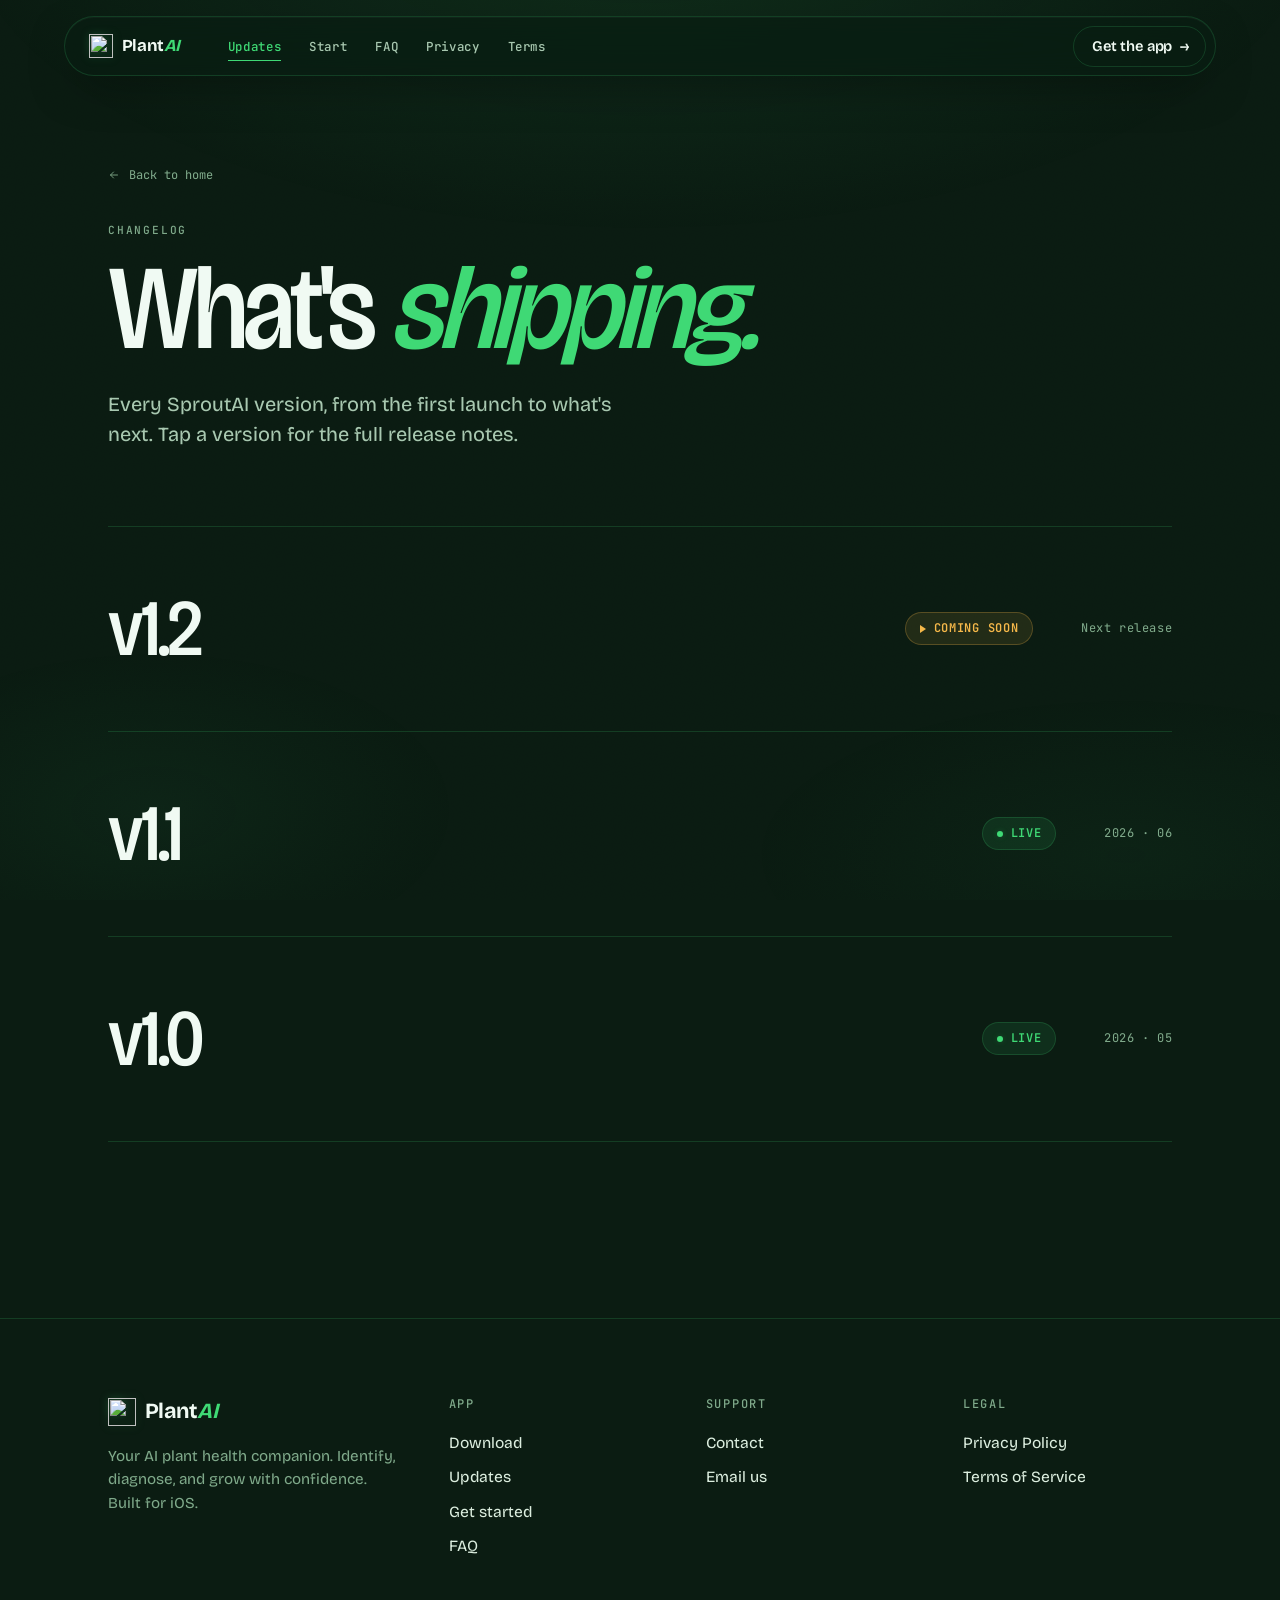
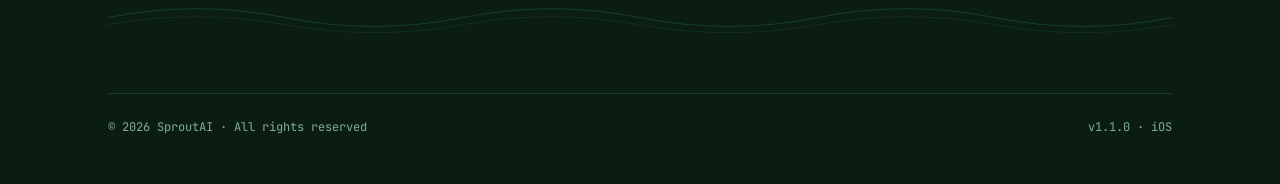
==== updates/index.html @ 6b4fe81a "Rename PlantAI to SproutAI across website" ====
<!doctype html>
<html lang="en">
<head>
  <meta charset="utf-8" />
  <meta name="viewport" content="width=device-width, initial-scale=1, viewport-fit=cover" />
  <meta name="theme-color" content="#0B1C12" />
  <title>Updates · SproutAI</title>
  <meta name="description" content="The SproutAI changelog. Every version, every release, every feature on the way." />

  <link rel="icon" type="image/png" href="../assets/logo.png" />
  <link rel="apple-touch-icon" href="../assets/logo.png" />

  <link rel="preconnect" href="https://fonts.googleapis.com" />
  <link rel="preconnect" href="https://fonts.gstatic.com" crossorigin />
  <link href="https://fonts.googleapis.com/css2?family=Bricolage+Grotesque:opsz,wdth,wght@12..96,75..100,400..800&family=JetBrains+Mono:wght@400;500;600;700&display=swap" rel="stylesheet" />
  <link rel="stylesheet" href="../assets/styles.css" />
</head>
<body>

  <a class="skip" href="#main">Skip to content</a>

  <div id="confirm-banner" role="status" aria-live="polite">
    <span class="b-inner">
      <svg class="check" viewBox="0 0 24 24" fill="none" aria-hidden="true">
        <path d="M5 12.5l4.5 4.5L19 7" stroke="currentColor" stroke-width="2.4" stroke-linecap="round" stroke-linejoin="round"/>
      </svg>
      Email confirmed. Welcome to SproutAI. You can return to the app and sign in.
    </span>
  </div>

  <div class="nav-wrap">
    <nav class="nav" aria-label="Primary">
      <a class="nav-brand" href="../" aria-label="SproutAI home">
        <img class="mark" src="../assets/logo.png" alt="" width="22" height="22" decoding="async" />
        <span>Plant<em>AI</em></span>
      </a>
      <ul class="nav-links">
        <li><a href="./" aria-current="page">Updates</a></li>
        <li><a href="../#getting-started">Start</a></li>
        <li><a href="../#faq">FAQ</a></li>
        <li><a href="../privacy.html">Privacy</a></li>
        <li><a href="../terms.html">Terms</a></li>
      </ul>
      <a class="nav-cta" href="https://apps.apple.com/app/id6771919979" target="_blank" rel="noopener">
        Get the app
        <span class="arrow" aria-hidden="true">→</span>
      </a>
      <button class="nav-toggle" type="button" aria-controls="nav-overlay" aria-expanded="false" aria-label="Open menu">
        <svg class="icon-open" viewBox="0 0 24 24" fill="none" aria-hidden="true"><path d="M4 7h16M4 17h16" stroke="currentColor" stroke-width="1.8" stroke-linecap="round"/></svg>
        <svg class="icon-close" viewBox="0 0 24 24" fill="none" aria-hidden="true"><path d="M6 6l12 12M18 6L6 18" stroke="currentColor" stroke-width="1.8" stroke-linecap="round"/></svg>
      </button>
    </nav>
  </div>

  <div id="nav-overlay" class="nav-overlay" role="dialog" aria-modal="true" aria-label="Menu">
    <ul>
      <li><a href="./" aria-current="page">Updates</a></li>
      <li><a href="../#getting-started">Get started</a></li>
      <li><a href="../#faq">FAQ</a></li>
      <li><a href="../#contact">Contact</a></li>
      <li><a href="../privacy.html">Privacy</a></li>
      <li><a href="../terms.html">Terms</a></li>
    </ul>
    <span class="meta">official.plantai@gmail.com</span>
  </div>

  <main id="main">

    <section class="detail-hero">
      <div class="container">

        <a class="back" href="../">
          <svg viewBox="0 0 24 24" fill="none" aria-hidden="true"><path d="M19 12H5M11 6l-6 6 6 6" stroke="currentColor" stroke-width="1.8" stroke-linecap="round" stroke-linejoin="round"/></svg>
          Back to home
        </a>

        <div class="hero-stage">
          <span class="kicker">Changelog</span>
          <h1 class="mega" style="margin-top:0.6rem">
            What's <em>shipping.</em>
          </h1>
          <p class="hero-tagline" style="max-width: 42ch">
            Every SproutAI version, from the first launch to what's next. Tap a version for the full release notes.
          </p>
        </div>

      </div>
    </section>

    <section style="padding-top: 0;">
      <div class="container">
        <ol class="updates-list reveal" style="list-style: none;">

          <li>
            <a class="update-tile" href="v1-2.html" aria-label="v1.2 — Coming soon">
              <span class="ver">v1.2</span>
              <span class="pill pill--next">Coming soon</span>
              <span class="date">Next release</span>
            </a>
          </li>

          <li>
            <a class="update-tile" href="v1-1.html" aria-label="v1.1 — Live, June 2026">
              <span class="ver">v1.1</span>
              <span class="pill pill--live">Live</span>
              <span class="date">2026 · 06</span>
            </a>
          </li>

          <li>
            <a class="update-tile" href="v1-0.html" aria-label="v1.0 — Live, May 2026">
              <span class="ver">v1.0</span>
              <span class="pill pill--live">Live</span>
              <span class="date">2026 · 05</span>
            </a>
          </li>

        </ol>
      </div>
    </section>

  </main>

  <footer>
    <div class="container">
      <div class="footer-inner">
        <div class="footer-brand">
          <a class="nav-brand" href="../" aria-label="SproutAI home">
            <img class="mark" src="../assets/logo.png" alt="" width="22" height="22" decoding="async" />
            <span>Plant<em>AI</em></span>
          </a>
          <p>Your AI plant health companion. Identify, diagnose, and grow with confidence. Built for iOS.</p>
        </div>
        <div class="footer-col">
          <h5>App</h5>
          <ul>
            <li><a href="https://apps.apple.com/app/id6771919979" target="_blank" rel="noopener">Download</a></li>
            <li><a href="./">Updates</a></li>
            <li><a href="../#getting-started">Get started</a></li>
            <li><a href="../#faq">FAQ</a></li>
          </ul>
        </div>
        <div class="footer-col">
          <h5>Support</h5>
          <ul>
            <li><a href="../#contact">Contact</a></li>
            <li><a href="mailto:official.plantai@gmail.com">Email us</a></li>
          </ul>
        </div>
        <div class="footer-col">
          <h5>Legal</h5>
          <ul>
            <li><a href="../privacy.html">Privacy Policy</a></li>
            <li><a href="../terms.html">Terms of Service</a></li>
          </ul>
        </div>
      </div>
      <svg class="footer-deco" viewBox="0 0 1200 60" fill="none" aria-hidden="true" preserveAspectRatio="none">
        <path d="M0 30 Q 100 10 200 30 T 400 30 T 600 30 T 800 30 T 1000 30 T 1200 30" stroke="currentColor" stroke-width="1" opacity="0.55"/>
        <path d="M0 38 Q 100 20 200 38 T 400 38 T 600 38 T 800 38 T 1000 38 T 1200 38" stroke="currentColor" stroke-width="1" opacity="0.3"/>
      </svg>
      <div class="footer-bottom">
        <span>© 2026 SproutAI · All rights reserved</span>
        <span>v1.1.0 · iOS</span>
      </div>
    </div>
  </footer>

  <script src="../assets/site.js" defer></script>
</body>
</html>
---- assets/styles.css ----
/* ============================================================
   SproutAI — design system
   Scientific botanical archive × modern AI lab
   ============================================================ */

/* ── RESET ─────────────────────────────────────────────────── */
*, *::before, *::after { box-sizing: border-box; margin: 0; padding: 0; }
html {
  -webkit-text-size-adjust: 100%;
  color-scheme: dark;
}
img, svg, video { display: block; max-width: 100%; }
input, button, textarea, select { font: inherit; color: inherit; }
button { background: none; border: 0; cursor: pointer; }
a { color: inherit; text-decoration: none; }
::selection { background: var(--leaf); color: var(--bg); }

/* Intentional tap-highlight and touch optimisation */
* { -webkit-tap-highlight-color: rgba(63, 217, 117, 0.18); }
a, button, summary, [role="button"], details > summary { touch-action: manipulation; }

/* Skip link — keyboard-only access to main content */
.skip {
  position: absolute;
  top: 0; left: 0;
  background: var(--leaf);
  color: var(--bg);
  font-family: var(--font-mono);
  font-size: 0.8rem;
  font-weight: 700;
  letter-spacing: 0.04em;
  padding: 0.7rem 1.1rem;
  border-radius: 0 0 var(--r-sm) 0;
  transform: translateY(-110%);
  transition: transform var(--dur) var(--ease-out);
  z-index: 999;
}
.skip:focus { transform: translateY(0); }

/* ── TOKENS ────────────────────────────────────────────────── */
:root {
  /* Surface ramp — drenched dark forest */
  --void:    #050B07;
  --bg:      #0B1C12;
  --bg-1:    #102619;
  --bg-2:    #15301F;
  --bg-3:    #1B3D28;

  /* Ink ramp — verified contrast on --bg */
  --ink-100: #F0FAF3;   /* highest contrast, large display */
  --ink-200: #DCEEDF;   /* body — 13:1 */
  --ink-300: #A8C8B0;   /* muted body — 7:1, still AA */
  --ink-400: #7FA98A;   /* secondary, kickers */
  --ink-500: #4D7659;   /* hairline labels only */

  /* Accent — brand green */
  --leaf:        #3FD975;
  --leaf-bright: #67F39A;
  --leaf-dim:    #2BA855;
  --leaf-glow:   rgba(63, 217, 117, 0.20);
  --leaf-dim-bg: rgba(63, 217, 117, 0.10);
  --leaf-line:   rgba(63, 217, 117, 0.18);

  /* Semantic */
  --amber:    #F5B84A;
  --amber-bg: rgba(245, 184, 74, 0.10);

  /* Type — Bricolage Grotesque (display + body) + JetBrains Mono (utility) */
  --font-display: 'Bricolage Grotesque', system-ui, -apple-system, 'Segoe UI', sans-serif;
  --font-mono:    'JetBrains Mono', ui-monospace, 'SF Mono', Menlo, monospace;

  /* Type scale (clamp for fluid) */
  --fs-mega:    clamp(3.4rem, 11vw, 7.5rem);
  --fs-h1:      clamp(2.4rem, 6.5vw, 4.5rem);
  --fs-h2:      clamp(1.9rem, 4vw, 2.8rem);
  --fs-h3:      clamp(1.25rem, 2vw, 1.5rem);
  --fs-h4:      1.05rem;
  --fs-body:    1.0625rem;     /* 17px */
  --fs-small:   0.9375rem;     /* 15px */
  --fs-meta:    0.75rem;       /* 12px mono labels */
  --fs-kicker:  0.7rem;

  /* Layout */
  --container:  72rem;
  --container-narrow: 44rem;
  --gutter:     clamp(1.25rem, 4vw, 2.75rem);

  /* Radii */
  --r-sm: 8px;
  --r:    14px;
  --r-lg: 22px;

  /* Motion */
  --ease-out: cubic-bezier(0.22, 1, 0.36, 1);
  --ease:     cubic-bezier(0.4, 0, 0.2, 1);
  --dur:      280ms;
  --dur-slow: 600ms;

  /* z-index scale */
  --z-base:    1;
  --z-nav:     50;
  --z-overlay: 80;
  --z-menu:    90;
  --z-banner:  100;
}

/* ── BASE ──────────────────────────────────────────────────── */
html { scroll-behavior: smooth; }
body {
  background-color: var(--bg);
  color: var(--ink-200);
  font-family: var(--font-display);
  font-size: var(--fs-body);
  font-weight: 420;
  line-height: 1.55;
  font-optical-sizing: auto;
  font-variation-settings: 'wdth' 100;
  -webkit-font-smoothing: antialiased;
  -moz-osx-font-smoothing: grayscale;
  min-height: 100vh;
  position: relative;
  overflow-x: hidden;
}

/* Atmospheric background — radial gradients */
body::before {
  content: '';
  position: fixed;
  inset: 0;
  background:
    radial-gradient(ellipse 90% 60% at 50% -10%, rgba(63, 217, 117, 0.10), transparent 60%),
    radial-gradient(ellipse 40% 30% at 12% 90%, rgba(63, 217, 117, 0.05), transparent 60%),
    radial-gradient(ellipse 50% 30% at 88% 95%, rgba(63, 217, 117, 0.04), transparent 60%);
  pointer-events: none;
  z-index: 0;
}
/* Noise grain texture */
body::after {
  content: '';
  position: fixed;
  inset: 0;
  background-image: url("data:image/svg+xml;utf8,<svg xmlns='http://www.w3.org/2000/svg' width='240' height='240'><filter id='n'><feTurbulence type='fractalNoise' baseFrequency='0.9' numOctaves='2' stitchTiles='stitch'/><feColorMatrix values='0 0 0 0 0  0 0 0 0 0  0 0 0 0 0  0 0 0 0.55 0'/></filter><rect width='240' height='240' filter='url(%23n)'/></svg>");
  opacity: 0.10;
  mix-blend-mode: overlay;
  pointer-events: none;
  z-index: 0;
}

main, footer, nav { position: relative; z-index: var(--z-base); }

/* ── TYPOGRAPHY ────────────────────────────────────────────── */
h1, h2, h3, h4 {
  font-family: var(--font-display);
  color: var(--ink-100);
  text-wrap: balance;
}
.mono, .meta, .kicker { font-family: var(--font-mono); }

.mega {
  font-size: var(--fs-mega);
  font-weight: 500;
  line-height: 0.94;
  letter-spacing: -0.04em;
  font-variation-settings: 'wdth' 88;
}
.mega em {
  font-style: italic;
  font-weight: 500;
  color: var(--leaf);
  font-variation-settings: 'wdth' 92;
}

h1.headline {
  font-size: var(--fs-h1);
  font-weight: 500;
  line-height: 1.0;
  letter-spacing: -0.035em;
  font-variation-settings: 'wdth' 90;
}
h1.headline em {
  font-style: italic;
  font-weight: 500;
  color: var(--leaf);
}

h2 {
  font-size: var(--fs-h2);
  font-weight: 500;
  line-height: 1.08;
  letter-spacing: -0.03em;
  font-variation-settings: 'wdth' 92;
}
h2 em {
  font-style: italic;
  color: var(--leaf);
  font-weight: 500;
}
h3 {
  font-size: var(--fs-h3);
  font-weight: 600;
  line-height: 1.25;
  letter-spacing: -0.012em;
}
h4 {
  font-size: var(--fs-h4);
  font-weight: 700;
  letter-spacing: -0.01em;
}

p { text-wrap: pretty; }
p + p { margin-top: 1em; }

/* Mono utility labels */
.kicker {
  font-size: var(--fs-kicker);
  font-weight: 500;
  letter-spacing: 0.16em;
  text-transform: uppercase;
  color: var(--ink-400);
}
.meta {
  font-size: var(--fs-meta);
  font-weight: 500;
  letter-spacing: 0.04em;
  color: var(--ink-400);
}
.meta-link {
  color: var(--leaf);
  border-bottom: 1px solid var(--leaf-line);
  transition: border-color var(--dur) var(--ease);
}
.meta-link:hover { border-bottom-color: var(--leaf); }

/* ── LAYOUT PRIMITIVES ─────────────────────────────────────── */
.container {
  width: 100%;
  max-width: var(--container);
  margin: 0 auto;
  padding-left: var(--gutter);
  padding-right: var(--gutter);
}
.container-narrow {
  width: 100%;
  max-width: var(--container-narrow);
  margin: 0 auto;
  padding-left: var(--gutter);
  padding-right: var(--gutter);
}

section { padding: clamp(4rem, 9vw, 7rem) 0; }

/* Hairline divider with subtle gradient */
.rule {
  height: 1px;
  background: linear-gradient(90deg, transparent, var(--leaf-line) 20%, var(--leaf-line) 80%, transparent);
  margin: 0;
  border: 0;
}

/* Section heading block */
.s-head {
  display: grid;
  grid-template-columns: 1fr;
  gap: 1rem;
  margin-bottom: clamp(2rem, 4vw, 3.5rem);
}
.s-head .kicker {
  display: inline-flex;
  align-items: center;
  gap: 0.6rem;
}
.s-head .kicker::before {
  content: '';
  width: 28px; height: 1px;
  background: var(--leaf);
  display: inline-block;
}
.s-head .lead {
  color: var(--ink-300);
  max-width: 38ch;
  font-size: 1.05rem;
}

@media (min-width: 800px) {
  .s-head--split {
    grid-template-columns: 1fr 1fr;
    align-items: end;
    gap: 3rem;
  }
}

/* ── NAV ───────────────────────────────────────────────────── */
.nav-wrap {
  position: sticky;
  top: max(1rem, env(safe-area-inset-top, 1rem));
  z-index: var(--z-nav);
  padding: 0 var(--gutter);
  pointer-events: none;
}
nav.nav {
  pointer-events: auto;
  max-width: var(--container);
  margin: 0 auto;
  background: rgba(11, 28, 18, 0.72);
  backdrop-filter: blur(18px) saturate(140%);
  -webkit-backdrop-filter: blur(18px) saturate(140%);
  border: 1px solid var(--leaf-line);
  border-radius: 100px;
  padding: 0.55rem 0.55rem 0.55rem 1.5rem;
  display: flex;
  align-items: center;
  justify-content: space-between;
  gap: 1.5rem;
  box-shadow:
    0 1px 0 rgba(255, 255, 255, 0.03) inset,
    0 16px 48px -16px rgba(0, 0, 0, 0.5);
}
.nav-brand {
  display: inline-flex;
  align-items: center;
  gap: 0.55rem;
  font-family: var(--font-display);
  font-size: 1.05rem;
  font-weight: 700;
  letter-spacing: -0.025em;
  color: var(--ink-100);
}
.nav-brand .mark {
  width: 24px;
  height: 24px;
  flex-shrink: 0;
  object-fit: contain;
  /* Subtle glow so the PNG sits well on the dark surface */
  filter: drop-shadow(0 0 4px rgba(63, 217, 117, 0.25));
}
.footer-brand .nav-brand .mark {
  width: 28px;
  height: 28px;
}
.nav-brand em {
  color: var(--leaf);
  font-style: italic;
}
.nav-links {
  display: none;
  list-style: none;
  gap: 1.75rem;
  margin: 0 auto 0 1.5rem;
}
.nav-links a {
  font-family: var(--font-mono);
  font-size: 0.78rem;
  font-weight: 500;
  letter-spacing: 0.05em;
  color: var(--ink-300);
  position: relative;
  padding: 0.25rem 0;
  transition: color var(--dur) var(--ease);
}
.nav-links a:hover, .nav-links a[aria-current="page"] { color: var(--leaf); }
.nav-links a[aria-current="page"]::after {
  content: '';
  position: absolute;
  left: 0; right: 0; bottom: -2px;
  height: 1px;
  background: var(--leaf);
}
/* Nav CTA — text-only "Get the app →" pill (cleaner than icon+text combo) */
.nav-cta {
  display: inline-flex;
  align-items: center;
  gap: 0.45rem;
  background: transparent;
  color: var(--ink-100);
  font-family: var(--font-display);
  font-size: 0.92rem;
  font-weight: 600;
  letter-spacing: -0.01em;
  padding: 0.5rem 1.05rem 0.5rem 1.15rem;
  border-radius: 100px;
  border: 1px solid var(--leaf-line);
  transition: background var(--dur) var(--ease), color var(--dur) var(--ease),
              border-color var(--dur) var(--ease), gap var(--dur) var(--ease);
  white-space: nowrap;
}
.nav-cta .arrow {
  display: inline-block;
  transition: transform var(--dur) var(--ease-out);
}
.nav-cta:hover {
  background: var(--leaf);
  color: var(--bg);
  border-color: var(--leaf);
  gap: 0.65rem;
}
.nav-cta:hover .arrow { transform: translateX(2px); }
.nav-toggle {
  display: inline-flex;
  align-items: center;
  justify-content: center;
  width: 38px; height: 38px;
  border-radius: 100px;
  color: var(--ink-200);
  margin-right: -0.25rem;
}
.nav-toggle:hover { color: var(--leaf); background: var(--leaf-dim-bg); }
.nav-toggle svg { width: 20px; height: 20px; }
.nav-toggle .icon-close { display: none; }
.nav-toggle[aria-expanded="true"] .icon-open { display: none; }
.nav-toggle[aria-expanded="true"] .icon-close { display: block; }

/* Mobile overlay menu */
.nav-overlay {
  position: fixed;
  inset: 0;
  background: rgba(5, 11, 7, 0.92);
  backdrop-filter: blur(28px);
  -webkit-backdrop-filter: blur(28px);
  z-index: var(--z-menu);
  opacity: 0;
  visibility: hidden;
  transition: opacity var(--dur) var(--ease), visibility var(--dur) var(--ease);
  display: flex;
  flex-direction: column;
  align-items: center;
  justify-content: center;
  text-align: center;
  padding: calc(4rem + env(safe-area-inset-top, 0px)) var(--gutter) calc(4rem + env(safe-area-inset-bottom, 0px));
  overscroll-behavior: contain;
}
.nav-overlay.open { opacity: 1; visibility: visible; }
.nav-overlay ul {
  list-style: none;
  display: flex;
  flex-direction: column;
  gap: 1.5rem;
}
.nav-overlay a {
  font-family: var(--font-display);
  font-weight: 500;
  font-size: clamp(1.8rem, 7vw, 2.6rem);
  letter-spacing: -0.03em;
  color: var(--ink-100);
  transition: color var(--dur) var(--ease);
  font-variation-settings: 'wdth' 92;
}
.nav-overlay a:hover, .nav-overlay a[aria-current="page"] {
  color: var(--leaf);
  font-style: italic;
}
.nav-overlay .meta { margin-top: 2.5rem; }

@media (min-width: 880px) {
  .nav-links { display: inline-flex; }
  .nav-toggle { display: none; }
}

/* ── BUTTONS ───────────────────────────────────────────────── */
.btn {
  display: inline-flex;
  align-items: center;
  justify-content: center;
  gap: 0.6rem;
  padding: 0.85rem 1.5rem;
  border-radius: 100px;
  font-family: var(--font-mono);
  font-size: 0.85rem;
  font-weight: 600;
  letter-spacing: 0.03em;
  border: 1px solid transparent;
  transition: background var(--dur) var(--ease), color var(--dur) var(--ease),
              border-color var(--dur) var(--ease), transform var(--dur) var(--ease),
              box-shadow var(--dur) var(--ease);
  white-space: nowrap;
}
.btn:focus-visible {
  outline: 2px solid var(--leaf);
  outline-offset: 3px;
}
.btn-primary {
  background: var(--leaf);
  color: var(--bg);
}
.btn-primary:hover {
  background: var(--leaf-bright);
  transform: translateY(-1px);
  box-shadow: 0 12px 32px -8px var(--leaf-glow);
}
.btn-ghost {
  color: var(--ink-200);
  border-color: var(--leaf-line);
  background: rgba(255, 255, 255, 0.02);
}
.btn-ghost:hover {
  color: var(--leaf);
  border-color: var(--leaf);
  background: var(--leaf-dim-bg);
}
.btn-lg {
  padding: 1.05rem 1.85rem;
  font-size: 0.9rem;
}
.btn svg { width: 1em; height: 1em; flex-shrink: 0; }

/* ── HERO ──────────────────────────────────────────────────── */
.hero {
  padding-top: clamp(5rem, 10vw, 8rem);
  padding-bottom: clamp(4rem, 8vw, 6.5rem);
  position: relative;
}
.hero-grid {
  display: grid;
  grid-template-columns: 1fr;
  gap: 2.5rem;
}
@media (min-width: 960px) {
  .hero-grid {
    grid-template-columns: minmax(0, 8fr) minmax(0, 4fr);
    gap: 4rem;
    align-items: end;
  }
}
.hero-eyebrow {
  display: inline-flex;
  align-items: center;
  gap: 0.6rem;
  font-family: var(--font-mono);
  font-size: var(--fs-meta);
  font-weight: 500;
  letter-spacing: 0.08em;
  color: var(--ink-300);
  margin-bottom: 1.5rem;
}
.hero-eyebrow .dot {
  width: 7px; height: 7px;
  border-radius: 50%;
  background: var(--leaf);
  box-shadow: 0 0 0 0 var(--leaf-glow);
  animation: pulse 2.4s var(--ease) infinite;
}
@keyframes pulse {
  0%   { box-shadow: 0 0 0 0 rgba(63, 217, 117, 0.55); }
  70%  { box-shadow: 0 0 0 8px rgba(63, 217, 117, 0); }
  100% { box-shadow: 0 0 0 0 rgba(63, 217, 117, 0); }
}
.hero-eyebrow a {
  color: var(--ink-200);
  border-bottom: 1px solid var(--leaf-line);
  padding-bottom: 1px;
  transition: color var(--dur) var(--ease), border-color var(--dur) var(--ease);
}
.hero-eyebrow a:hover { color: var(--leaf); border-color: var(--leaf); }

.hero-tagline {
  font-family: var(--font-display);
  font-size: clamp(1.05rem, 2vw, 1.25rem);
  color: var(--ink-300);
  margin-top: 1.5rem;
  max-width: 36ch;
  line-height: 1.5;
  font-weight: 430;
}

.hero-actions {
  display: flex;
  flex-wrap: wrap;
  gap: 0.75rem;
  margin-top: 2.25rem;
}

/* Hero promo line — Free + Android note under CTAs */
.hero-promo {
  margin-top: 1.5rem;
  display: inline-flex;
  align-items: center;
  flex-wrap: wrap;
  gap: 0.5rem 0.8rem;
  font-family: var(--font-mono);
  font-size: var(--fs-meta);
  font-weight: 500;
  letter-spacing: 0.06em;
  color: var(--ink-300);
}
.hero-promo .free {
  color: var(--leaf);
  background: var(--leaf-dim-bg);
  border: 1px solid var(--leaf-line);
  border-radius: 100px;
  padding: 0.35rem 0.75rem;
  text-transform: uppercase;
  letter-spacing: 0.1em;
  display: inline-flex;
  align-items: center;
  gap: 0.45rem;
}
.hero-promo .free::before {
  content: '';
  width: 5px; height: 5px;
  border-radius: 50%;
  background: var(--leaf);
  box-shadow: 0 0 6px var(--leaf-glow);
}
.hero-promo .android {
  display: inline-flex;
  align-items: center;
  gap: 0.5rem;
  color: var(--ink-300);
  text-transform: uppercase;
  letter-spacing: 0.1em;
}
.hero-promo .android svg {
  width: 14px; height: 14px;
  color: var(--ink-400);
}

.hero-meta {
  display: flex;
  flex-direction: column;
  gap: 1.5rem;
  padding-top: 1rem;
}
@media (min-width: 960px) {
  .hero-meta { border-left: 1px solid var(--leaf-line); padding-left: 2.5rem; }
}
.hero-meta dl {
  display: grid;
  grid-template-columns: minmax(0, 1fr) minmax(0, 1.4fr);
  gap: 0.4rem 1.5rem;
}
.hero-meta dt {
  font-family: var(--font-mono);
  font-size: var(--fs-meta);
  font-weight: 500;
  letter-spacing: 0.06em;
  color: var(--ink-400);
  text-transform: uppercase;
}
.hero-meta dd {
  font-family: var(--font-mono);
  font-size: var(--fs-meta);
  font-weight: 500;
  color: var(--ink-200);
}
.hero-mark {
  position: relative;
  width: clamp(72px, 10vw, 104px);
  aspect-ratio: 1 / 1;
}
.hero-mark img {
  width: 100%;
  height: 100%;
  object-fit: contain;
  filter: drop-shadow(0 8px 32px rgba(63, 217, 117, 0.28));
}

/* Topographic SVG accent — corner decoration */
.topo-corner {
  position: absolute;
  top: 0; right: 0;
  width: clamp(180px, 28vw, 320px);
  opacity: 0.22;
  pointer-events: none;
  color: var(--leaf);
  z-index: 0;
}

/* ── WHAT'S NEW STRIP ──────────────────────────────────────── */
.now-strip {
  border-top: 1px solid var(--leaf-line);
  border-bottom: 1px solid var(--leaf-line);
  background:
    linear-gradient(90deg, rgba(63, 217, 117, 0.04), transparent 40%, transparent 60%, rgba(63, 217, 117, 0.04));
  padding: clamp(2rem, 4vw, 3rem) 0;
}
.now-inner {
  display: grid;
  grid-template-columns: 1fr;
  gap: 1.5rem;
  align-items: center;
}
@media (min-width: 760px) {
  .now-inner { grid-template-columns: auto 1fr auto; gap: 2.5rem; }
}
.now-tag {
  display: inline-flex;
  flex-direction: column;
  gap: 0.4rem;
  font-family: var(--font-mono);
}
.now-tag .label {
  font-size: var(--fs-meta);
  letter-spacing: 0.18em;
  text-transform: uppercase;
  color: var(--ink-400);
}
.now-tag .ver {
  font-size: 1.7rem;
  font-weight: 700;
  color: var(--leaf);
  line-height: 1;
  letter-spacing: -0.02em;
}
.now-headline {
  font-family: var(--font-display);
  font-weight: 500;
  font-size: clamp(1.15rem, 2vw, 1.45rem);
  color: var(--ink-100);
  letter-spacing: -0.02em;
  line-height: 1.35;
  text-wrap: balance;
  font-variation-settings: 'wdth' 95;
}
.now-headline em { font-style: italic; color: var(--leaf); }
.now-link {
  display: inline-flex;
  align-items: center;
  gap: 0.5rem;
  font-family: var(--font-mono);
  font-size: 0.82rem;
  color: var(--ink-200);
  white-space: nowrap;
  transition: color var(--dur) var(--ease), gap var(--dur) var(--ease);
}
.now-link:hover { color: var(--leaf); gap: 0.8rem; }
.now-link svg { width: 14px; height: 14px; }

/* ── STEPS GRID ────────────────────────────────────────────── */
.steps {
  display: grid;
  grid-template-columns: 1fr;
  gap: 0;
  border-top: 1px solid var(--leaf-line);
  list-style: none;
  counter-reset: stp;
}
.step {
  display: grid;
  grid-template-columns: 1fr;
  gap: 0.75rem;
  padding: 2rem 0;
  border-bottom: 1px solid var(--leaf-line);
  position: relative;
}
@media (min-width: 760px) {
  .step {
    grid-template-columns: 96px minmax(0, 1fr) minmax(0, 1.6fr);
    gap: 2.5rem;
    align-items: baseline;
  }
}
.step-num {
  font-family: var(--font-mono);
  font-size: 1.05rem;
  font-weight: 500;
  color: var(--leaf);
  letter-spacing: 0.04em;
}
.step h3 {
  font-family: var(--font-display);
  font-weight: 600;
  font-size: clamp(1.2rem, 2.2vw, 1.55rem);
  letter-spacing: -0.018em;
  color: var(--ink-100);
}
.step p {
  color: var(--ink-300);
  font-size: 1.0rem;
  max-width: 56ch;
}

/* ── FAQ ───────────────────────────────────────────────────── */
.faq-group { display: flex; flex-direction: column; }
.faq-group + .faq-group { margin-top: 2.5rem; }
.faq-group-label {
  font-family: var(--font-mono);
  font-size: var(--fs-meta);
  letter-spacing: 0.16em;
  text-transform: uppercase;
  color: var(--ink-400);
  margin-bottom: 0.75rem;
  display: inline-flex; align-items: center; gap: 0.6rem;
}
.faq-group-label::before {
  content: '';
  width: 14px; height: 1px; background: var(--leaf);
}

.faq-list { display: flex; flex-direction: column; border-top: 1px solid var(--leaf-line); }
.faq-item {
  border-bottom: 1px solid var(--leaf-line);
  transition: background var(--dur) var(--ease);
}
.faq-item[open] { background: rgba(63, 217, 117, 0.03); }
.faq-item summary {
  list-style: none;
  cursor: pointer;
  padding: 1.4rem 0;
  display: grid;
  grid-template-columns: minmax(0, 1fr) auto;
  align-items: center;
  gap: 1.5rem;
  font-family: var(--font-display);
  font-weight: 600;
  font-size: 1.075rem;
  letter-spacing: -0.012em;
  color: var(--ink-100);
  transition: color var(--dur) var(--ease);
}
.faq-item summary::-webkit-details-marker { display: none; }
.faq-item[open] summary { color: var(--leaf); }
.faq-item summary .chev {
  width: 28px; height: 28px;
  border: 1px solid var(--leaf-line);
  border-radius: 100px;
  display: inline-flex;
  align-items: center;
  justify-content: center;
  color: var(--ink-300);
  transition: transform var(--dur) var(--ease), border-color var(--dur) var(--ease), color var(--dur) var(--ease);
  flex-shrink: 0;
}
.faq-item summary .chev svg { width: 12px; height: 12px; }
.faq-item summary:hover .chev { border-color: var(--leaf); color: var(--leaf); }
.faq-item[open] summary .chev { transform: rotate(45deg); border-color: var(--leaf); color: var(--leaf); }
.faq-body {
  padding: 0 0 1.6rem;
  color: var(--ink-300);
  font-size: 1.0rem;
  max-width: 64ch;
  line-height: 1.7;
  counter-reset: substep;
}
.faq-body strong { color: var(--ink-200); font-weight: 600; }
.faq-body em { color: var(--ink-200); font-style: italic; }
.faq-body a {
  color: var(--leaf);
  border-bottom: 1px solid var(--leaf-line);
  transition: border-color var(--dur) var(--ease);
}
.faq-body a:hover { border-bottom-color: var(--leaf); }
.faq-body ul { padding-left: 1.4rem; margin-top: 0.75rem; }
.faq-body li { margin-bottom: 0.25rem; }
.faq-body p + p { margin-top: 0.85rem; }
.faq-body .substep {
  margin-top: 0.5rem;
  padding-left: 1.6rem;
  position: relative;
}
.faq-body .substep::before {
  content: counter(substep);
  counter-increment: substep;
  position: absolute;
  left: 0; top: 0;
  font-family: var(--font-mono);
  font-size: 0.78rem;
  color: var(--leaf);
}

/* ── CONTACT CARD ──────────────────────────────────────────── */
.contact-card {
  border: 1px solid var(--leaf-line);
  border-radius: var(--r-lg);
  padding: clamp(2rem, 4vw, 3rem);
  background:
    linear-gradient(135deg, rgba(63, 217, 117, 0.05), rgba(63, 217, 117, 0.01));
  display: grid;
  grid-template-columns: 1fr;
  gap: 1.5rem;
  align-items: start;
}
@media (min-width: 720px) {
  .contact-card { grid-template-columns: minmax(0, 1fr) auto; gap: 2.5rem; align-items: center; }
}
.contact-card h3 {
  font-family: var(--font-display);
  font-weight: 500;
  font-size: clamp(1.4rem, 3vw, 1.9rem);
  letter-spacing: -0.025em;
  color: var(--ink-100);
  margin-bottom: 0.5rem;
  font-variation-settings: 'wdth' 92;
}
.contact-card h3 em { font-style: italic; color: var(--leaf); }
.contact-card p { color: var(--ink-300); max-width: 50ch; }
.contact-meta {
  display: inline-flex;
  align-items: center;
  gap: 0.5rem;
  font-family: var(--font-mono);
  font-size: var(--fs-meta);
  letter-spacing: 0.04em;
  color: var(--leaf);
  margin-top: 1rem;
}
.contact-meta::before {
  content: '';
  width: 6px; height: 6px;
  background: var(--leaf);
  border-radius: 50%;
  box-shadow: 0 0 8px var(--leaf-glow);
}
.contact-card .email-display {
  font-family: var(--font-mono);
  color: var(--leaf);
  font-size: 0.9rem;
  display: block;
  margin-top: 0.4rem;
  word-break: break-all;
}

/* ── FOOTER ────────────────────────────────────────────────── */
footer {
  margin-top: 4rem;
  padding: clamp(3rem, 6vw, 5rem) 0 clamp(2rem, 4vw, 3rem);
  border-top: 1px solid var(--leaf-line);
}
.footer-inner {
  display: grid;
  grid-template-columns: 1fr;
  gap: 2.5rem;
}
@media (min-width: 720px) {
  .footer-inner { grid-template-columns: minmax(0, 1.4fr) repeat(3, minmax(0, 1fr)); gap: 3rem; }
}
.footer-brand { display: flex; flex-direction: column; gap: 1rem; }
.footer-brand .nav-brand { font-size: 1.35rem; }
.footer-brand p {
  color: var(--ink-400);
  font-size: 0.95rem;
  max-width: 32ch;
}
.footer-col h5 {
  font-family: var(--font-mono);
  font-size: var(--fs-meta);
  font-weight: 500;
  letter-spacing: 0.14em;
  text-transform: uppercase;
  color: var(--ink-400);
  margin-bottom: 1rem;
}
.footer-col ul { list-style: none; display: flex; flex-direction: column; gap: 0.5rem; }
.footer-col a {
  font-family: var(--font-display);
  font-size: 0.975rem;
  color: var(--ink-200);
  transition: color var(--dur) var(--ease);
}
.footer-col a:hover { color: var(--leaf); }
.footer-bottom {
  margin-top: 3rem;
  padding-top: 1.5rem;
  border-top: 1px solid var(--leaf-line);
  display: flex;
  justify-content: space-between;
  flex-wrap: wrap;
  gap: 0.5rem;
}
.footer-bottom span, .footer-bottom a {
  font-family: var(--font-mono);
  font-size: var(--fs-meta);
  color: var(--ink-400);
}
.footer-bottom a:hover { color: var(--leaf); }
.footer-deco {
  width: 100%;
  margin-top: 2rem;
  color: var(--leaf);
  opacity: 0.4;
}

/* ── CONFIRMATION BANNER ───────────────────────────────────── */
#confirm-banner {
  display: none;
  position: relative;
  z-index: var(--z-banner);
  background: var(--leaf);
  color: var(--bg);
  font-family: var(--font-mono);
  font-size: 0.85rem;
  font-weight: 600;
  letter-spacing: 0.02em;
  text-align: center;
  padding: 0.875rem 1.5rem;
}
#confirm-banner.visible {
  display: block;
  animation: bannerIn 0.55s var(--ease-out) both;
}
#confirm-banner .b-inner {
  display: inline-flex;
  align-items: center;
  gap: 0.75rem;
}
#confirm-banner .check {
  width: 18px; height: 18px;
}
@keyframes bannerIn {
  from { opacity: 0; transform: translateY(-12px); }
  to   { opacity: 1; transform: translateY(0); }
}

/* ── UPDATES INDEX TILES ───────────────────────────────────── */
.updates-list {
  display: flex;
  flex-direction: column;
  gap: 0;
  border-top: 1px solid var(--leaf-line);
}
.update-tile {
  display: grid;
  grid-template-columns: 1fr;
  gap: 1.25rem;
  padding: clamp(2.5rem, 5vw, 4rem) 0;
  border-bottom: 1px solid var(--leaf-line);
  text-decoration: none;
  position: relative;
}
.update-tile > * {
  transition: transform var(--dur-slow) var(--ease-out);
  will-change: transform;
}
.update-tile::before {
  content: '';
  position: absolute;
  left: 0; top: 50%;
  width: 2.75rem; height: 1px;
  background: var(--leaf);
  transform: scaleX(0);
  transform-origin: left center;
  transition: transform var(--dur-slow) var(--ease-out);
}
.update-tile:hover > * { transform: translateX(2.5rem); }
.update-tile:hover::before { transform: scaleX(1); }

@media (min-width: 760px) {
  .update-tile {
    grid-template-columns: minmax(0, 1fr) auto auto;
    align-items: center;
    gap: 3rem;
  }
}
.update-tile .ver {
  font-family: var(--font-display);
  font-size: clamp(2.8rem, 8vw, 5rem);
  font-weight: 500;
  line-height: 0.95;
  letter-spacing: -0.04em;
  color: var(--ink-100);
  transition: color var(--dur) var(--ease);
  font-variation-settings: 'wdth' 88;
}
.update-tile:hover .ver { color: var(--leaf); }
.update-tile .pill {
  font-family: var(--font-mono);
  font-size: var(--fs-meta);
  font-weight: 600;
  letter-spacing: 0.06em;
  text-transform: uppercase;
  padding: 0.4rem 0.85rem;
  border-radius: 100px;
  display: inline-flex;
  align-items: center;
  gap: 0.5rem;
  justify-self: start;
}
.pill--live {
  background: var(--leaf-dim-bg);
  color: var(--leaf);
  border: 1px solid var(--leaf-line);
}
.pill--live::before {
  content: '';
  width: 6px; height: 6px;
  background: var(--leaf);
  border-radius: 50%;
  box-shadow: 0 0 6px var(--leaf-glow);
}
.pill--next {
  background: var(--amber-bg);
  color: var(--amber);
  border: 1px solid rgba(245, 184, 74, 0.25);
}
.pill--next::before {
  content: '';
  width: 0; height: 0;
  border-style: solid;
  border-width: 4px 0 4px 6px;
  border-color: transparent transparent transparent currentColor;
}
.update-tile .date {
  font-family: var(--font-mono);
  font-size: var(--fs-meta);
  color: var(--ink-400);
  letter-spacing: 0.05em;
  justify-self: start;
}

/* ── UPDATE DETAIL PAGE ────────────────────────────────────── */
.detail-hero {
  padding-top: clamp(4rem, 8vw, 7rem);
  padding-bottom: clamp(3rem, 6vw, 5rem);
}
.detail-hero .back {
  display: inline-flex;
  align-items: center;
  gap: 0.55rem;
  font-family: var(--font-mono);
  font-size: var(--fs-meta);
  color: var(--ink-400);
  margin-bottom: 2rem;
  transition: color var(--dur) var(--ease), gap var(--dur) var(--ease);
}
.detail-hero .back:hover { color: var(--leaf); gap: 0.8rem; }
.detail-hero .back svg { width: 12px; height: 12px; }
.detail-hero-grid {
  display: grid;
  grid-template-columns: 1fr;
  gap: 2rem;
  align-items: end;
}
@media (min-width: 880px) {
  .detail-hero-grid { grid-template-columns: minmax(0, 1fr) minmax(0, 1.2fr); gap: 4rem; }
}
.detail-hero .ver-mega {
  font-family: var(--font-display);
  font-size: clamp(5rem, 16vw, 11rem);
  font-weight: 500;
  line-height: 0.86;
  letter-spacing: -0.055em;
  color: var(--ink-100);
  display: inline-block;
  position: relative;
  font-variation-settings: 'wdth' 86;
}
.detail-hero .ver-mega em {
  font-style: italic;
  color: var(--leaf);
}
.detail-hero .ver-prefix {
  font-family: var(--font-mono);
  font-size: 0.95rem;
  font-weight: 500;
  color: var(--ink-400);
  letter-spacing: 0.08em;
  display: block;
  margin-bottom: 0.5rem;
}
.detail-hero .ver-meta {
  display: flex;
  flex-wrap: wrap;
  gap: 0.75rem;
  margin-top: 1.5rem;
}
.detail-hero h1.subtitle {
  font-family: var(--font-display);
  font-weight: 500;
  font-size: clamp(1.5rem, 3.4vw, 2.4rem);
  letter-spacing: -0.025em;
  color: var(--ink-100);
  line-height: 1.12;
  max-width: 22ch;
  font-variation-settings: 'wdth' 92;
}
.detail-hero h1.subtitle em {
  font-style: italic;
  color: var(--leaf);
}
.detail-hero .lead {
  margin-top: 1.5rem;
  color: var(--ink-300);
  font-size: 1.05rem;
  max-width: 42ch;
  line-height: 1.65;
}

/* Detail page group sections */
.feature-group {
  padding: clamp(3rem, 6vw, 5rem) 0;
  border-top: 1px solid var(--leaf-line);
}
.feature-group .g-head {
  display: grid;
  grid-template-columns: 1fr;
  gap: 0.75rem;
  margin-bottom: clamp(2rem, 4vw, 3rem);
}
@media (min-width: 880px) {
  .feature-group .g-head {
    grid-template-columns: minmax(0, 5fr) minmax(0, 7fr);
    gap: 4rem;
    align-items: end;
  }
}
.feature-group .g-num {
  font-family: var(--font-mono);
  font-size: var(--fs-meta);
  color: var(--ink-400);
  letter-spacing: 0.1em;
  display: inline-flex; align-items: center; gap: 0.6rem;
  margin-bottom: 0.5rem;
}
.feature-group .g-num::before { content: ''; width: 16px; height: 1px; background: var(--leaf); }
.feature-group h2 {
  font-family: var(--font-display);
  font-size: clamp(1.7rem, 3.5vw, 2.4rem);
  font-weight: 500;
  letter-spacing: -0.03em;
  line-height: 1.08;
  color: var(--ink-100);
  font-variation-settings: 'wdth' 92;
}
.feature-group h2 em { font-style: italic; color: var(--leaf); }
.feature-group .g-lead {
  color: var(--ink-300);
  font-size: 1.05rem;
  line-height: 1.6;
  max-width: 50ch;
}

.feature-list {
  display: grid;
  grid-template-columns: 1fr;
  gap: 0;
  border-top: 1px solid var(--leaf-line);
}
.feature-item {
  display: grid;
  grid-template-columns: 1fr;
  gap: 0.5rem;
  padding: 1.5rem 0;
  border-bottom: 1px solid var(--leaf-line);
}
@media (min-width: 720px) {
  .feature-item {
    grid-template-columns: minmax(0, 5fr) minmax(0, 7fr);
    gap: 4rem;
    align-items: start;
  }
}
.feature-item h3 {
  font-family: var(--font-display);
  font-weight: 600;
  font-size: 1.15rem;
  letter-spacing: -0.012em;
  color: var(--ink-100);
}
.feature-item p {
  color: var(--ink-300);
  font-size: 1.0rem;
  line-height: 1.6;
  max-width: 60ch;
}

/* Coming soon notice for v1.2 */
.preview-notice {
  margin-top: 2rem;
  padding: 1.25rem 1.5rem;
  border: 1px solid rgba(245, 184, 74, 0.25);
  background: var(--amber-bg);
  border-radius: var(--r);
  display: flex;
  align-items: flex-start;
  gap: 0.85rem;
  color: var(--ink-200);
  font-size: 0.95rem;
  max-width: 56ch;
}
.preview-notice svg {
  width: 18px; height: 18px;
  color: var(--amber);
  flex-shrink: 0;
  margin-top: 2px;
}
.preview-notice strong { color: var(--amber); }

/* ── PROSE (Privacy / Terms) ───────────────────────────────── */
.prose {
  font-family: var(--font-display);
  font-size: 1.0625rem;
  line-height: 1.7;
  color: var(--ink-200);
  max-width: 65ch;
}
.prose > * + * { margin-top: 1.1em; }
.prose h2 {
  font-family: var(--font-display);
  font-weight: 600;
  font-size: clamp(1.4rem, 2.8vw, 1.85rem);
  letter-spacing: -0.022em;
  color: var(--ink-100);
  margin-top: 3rem;
  font-variation-settings: 'wdth' 96;
}
.prose h2:first-of-type { margin-top: 0; }
.prose h2 .n {
  font-family: var(--font-mono);
  font-size: 0.65em;
  color: var(--leaf);
  margin-right: 0.65em;
  font-weight: 500;
  letter-spacing: 0.04em;
  vertical-align: 0.15em;
}
.prose p { color: var(--ink-200); }
.prose ul { padding-left: 1.5rem; }
.prose li { margin-bottom: 0.4em; }
.prose strong { color: var(--ink-100); font-weight: 600; }
.prose em { font-style: italic; color: var(--ink-100); }
.prose a {
  color: var(--leaf);
  border-bottom: 1px solid var(--leaf-line);
  transition: border-color var(--dur) var(--ease);
}
.prose a:hover { border-bottom-color: var(--leaf); }

.policy-tldr {
  display: grid;
  grid-template-columns: 1fr;
  gap: 1rem;
  margin: 2.5rem 0 3.5rem;
  border-top: 1px solid var(--leaf-line);
  border-bottom: 1px solid var(--leaf-line);
  padding: 1.75rem 0;
}
@media (min-width: 720px) { .policy-tldr { grid-template-columns: repeat(3, 1fr); gap: 2.5rem; } }
.policy-tldr .item .meta { display: block; margin-bottom: 0.4rem; color: var(--leaf); }
.policy-tldr .item h4 {
  font-family: var(--font-display);
  font-weight: 500;
  font-size: 1.05rem;
  color: var(--ink-100);
  margin-bottom: 0.25rem;
}
.policy-tldr .item p { font-size: 0.95rem; color: var(--ink-300); line-height: 1.55; }

/* ── REVEAL ANIMATIONS ─────────────────────────────────────── */
/* default state: visible. js-enhanced adds animation. */
.reveal { opacity: 1; transform: none; }
html.js .reveal {
  opacity: 0;
  transform: translateY(18px);
  transition: opacity 800ms var(--ease-out), transform 800ms var(--ease-out);
}
html.js .reveal.in {
  opacity: 1;
  transform: none;
}

/* Hero entrance: pure CSS staggered */
html.js .hero-stage > * {
  opacity: 0;
  transform: translateY(14px);
  animation: stageIn 1s var(--ease-out) forwards;
}
html.js .hero-stage > *:nth-child(1) { animation-delay: 0.05s; }
html.js .hero-stage > *:nth-child(2) { animation-delay: 0.18s; }
html.js .hero-stage > *:nth-child(3) { animation-delay: 0.32s; }
html.js .hero-stage > *:nth-child(4) { animation-delay: 0.46s; }
html.js .hero-stage > *:nth-child(5) { animation-delay: 0.60s; }

html.js .hero-meta-stage > * {
  opacity: 0;
  transform: translateY(14px);
  animation: stageIn 1s var(--ease-out) forwards;
  animation-delay: 0.55s;
}
html.js .hero-meta-stage > *:nth-child(2) { animation-delay: 0.7s; }
html.js .hero-meta-stage > *:nth-child(3) { animation-delay: 0.85s; }

@keyframes stageIn {
  to { opacity: 1; transform: none; }
}

/* ── FOCUS ─────────────────────────────────────────────────── */
:focus-visible {
  outline: 2px solid var(--leaf);
  outline-offset: 3px;
  border-radius: 4px;
}

/* ── REDUCED MOTION ────────────────────────────────────────── */
@media (prefers-reduced-motion: reduce) {
  html { scroll-behavior: auto; }
  *, *::before, *::after {
    animation-duration: 0.001ms !important;
    animation-iteration-count: 1 !important;
    transition-duration: 0.001ms !important;
  }
  html.js .reveal, html.js .hero-stage > *, html.js .hero-meta-stage > * {
    opacity: 1 !important;
    transform: none !important;
  }
  .hero-eyebrow .dot { animation: none !important; }
}

/* ── POLISH PASS ───────────────────────────────────────────── */

/* Brand mark — gentle breath on hover (the leaf "feels alive") */
.nav-brand .mark { transition: transform var(--dur) var(--ease-out); }
@media (hover: hover) {
  .nav-brand:hover .mark { transform: rotate(-4deg) scale(1.06); }
}

/* Nav link hover — left-to-right underline grow */
@media (hover: hover) {
  .nav-links a::before {
    content: '';
    position: absolute;
    left: 0; right: 0; bottom: -2px;
    height: 1px;
    background: var(--leaf);
    transform: scaleX(0);
    transform-origin: left center;
    transition: transform var(--dur) var(--ease-out);
  }
  .nav-links a:hover::before { transform: scaleX(1); }
  .nav-links a[aria-current="page"]::before { transform: scaleX(1); }
}

/* Primary button — soft shine on hover (one-shot, not loop) */
.btn-primary { position: relative; overflow: hidden; isolation: isolate; }
.btn-primary::after {
  content: '';
  position: absolute;
  top: 0; bottom: 0;
  left: -40%;
  width: 30%;
  background: linear-gradient(100deg, transparent 0%, rgba(255,255,255,0.35) 50%, transparent 100%);
  transform: skewX(-15deg);
  transition: left 0.7s var(--ease-out);
  pointer-events: none;
  z-index: -1;
}
@media (hover: hover) {
  .btn-primary:hover::after { left: 120%; }
}

/* Detail-page back link — subtle arrow nudge on hover (already had gap shift; this layers a transform) */
.detail-hero .back svg { transition: transform var(--dur) var(--ease-out); }
@media (hover: hover) {
  .detail-hero .back:hover svg { transform: translateX(-3px); }
}

/* Feature item — soft inset highlight on hover */
@media (hover: hover) {
  .feature-item {
    transition: background var(--dur) var(--ease);
    margin: 0 calc(var(--gutter) * -0.5);
    padding-left: calc(var(--gutter) * 0.5);
    padding-right: calc(var(--gutter) * 0.5);
    border-radius: var(--r-sm);
  }
  .feature-item:hover {
    background: rgba(63, 217, 117, 0.025);
  }
}

/* Step rows — accent the number on row hover */
@media (hover: hover) {
  .step { transition: background var(--dur) var(--ease); }
  .step .step-num { transition: color var(--dur) var(--ease), letter-spacing var(--dur) var(--ease-out); }
  .step:hover .step-num { color: var(--leaf-bright); letter-spacing: 0.08em; }
}

/* ── ADAPT PASS — pointer/hover/viewport tuning ───────────── */

/* Coarse pointers (touch) — bigger hit areas, remove hover-only flourishes */
@media (pointer: coarse) {
  .nav-links a { padding: 0.5rem 0; }
  .nav-cta { padding: 0.65rem 1.1rem 0.65rem 1.2rem; }
  .btn { padding: 1rem 1.65rem; }      /* 44px+ tap target */
  .btn-lg { padding: 1.1rem 1.85rem; }
  .faq-item summary { padding: 1.55rem 0; }
  .now-link, .meta-link { padding: 0.25rem 0; }
}

/* Very narrow viewports — tighten gutters and stack hero meta column above */
@media (max-width: 480px) {
  :root { --gutter: 1.1rem; }
  .nav-cta {
    /* Shrink to icon-equivalent on tiny phones: text "App ↗" — keep readable */
    padding: 0.5rem 0.9rem;
    font-size: 0.85rem;
  }
  .hero-promo { gap: 0.45rem; }
  .hero-promo .free, .hero-promo .android { font-size: 0.7rem; }
  .contact-card .email-display { font-size: 0.82rem; }
}

/* Landscape mobile — recover vertical room */
@media (max-height: 500px) and (orientation: landscape) {
  .hero { padding-top: 4rem; padding-bottom: 3rem; }
  .nav-overlay { padding-top: 2rem; padding-bottom: 2rem; }
  .nav-overlay ul { gap: 1rem; }
  .nav-overlay a { font-size: 1.4rem; }
}

/* Wide screens — keep optical reading length on prose */
@media (min-width: 1400px) {
  .prose { max-width: 68ch; }
}

/* ── PRINT ─────────────────────────────────────────────────── */
@media print {
  nav.nav, .nav-wrap, footer .footer-deco, .topo-corner { display: none; }
  body { background: white; color: black; }
  body::before, body::after { display: none; }
}
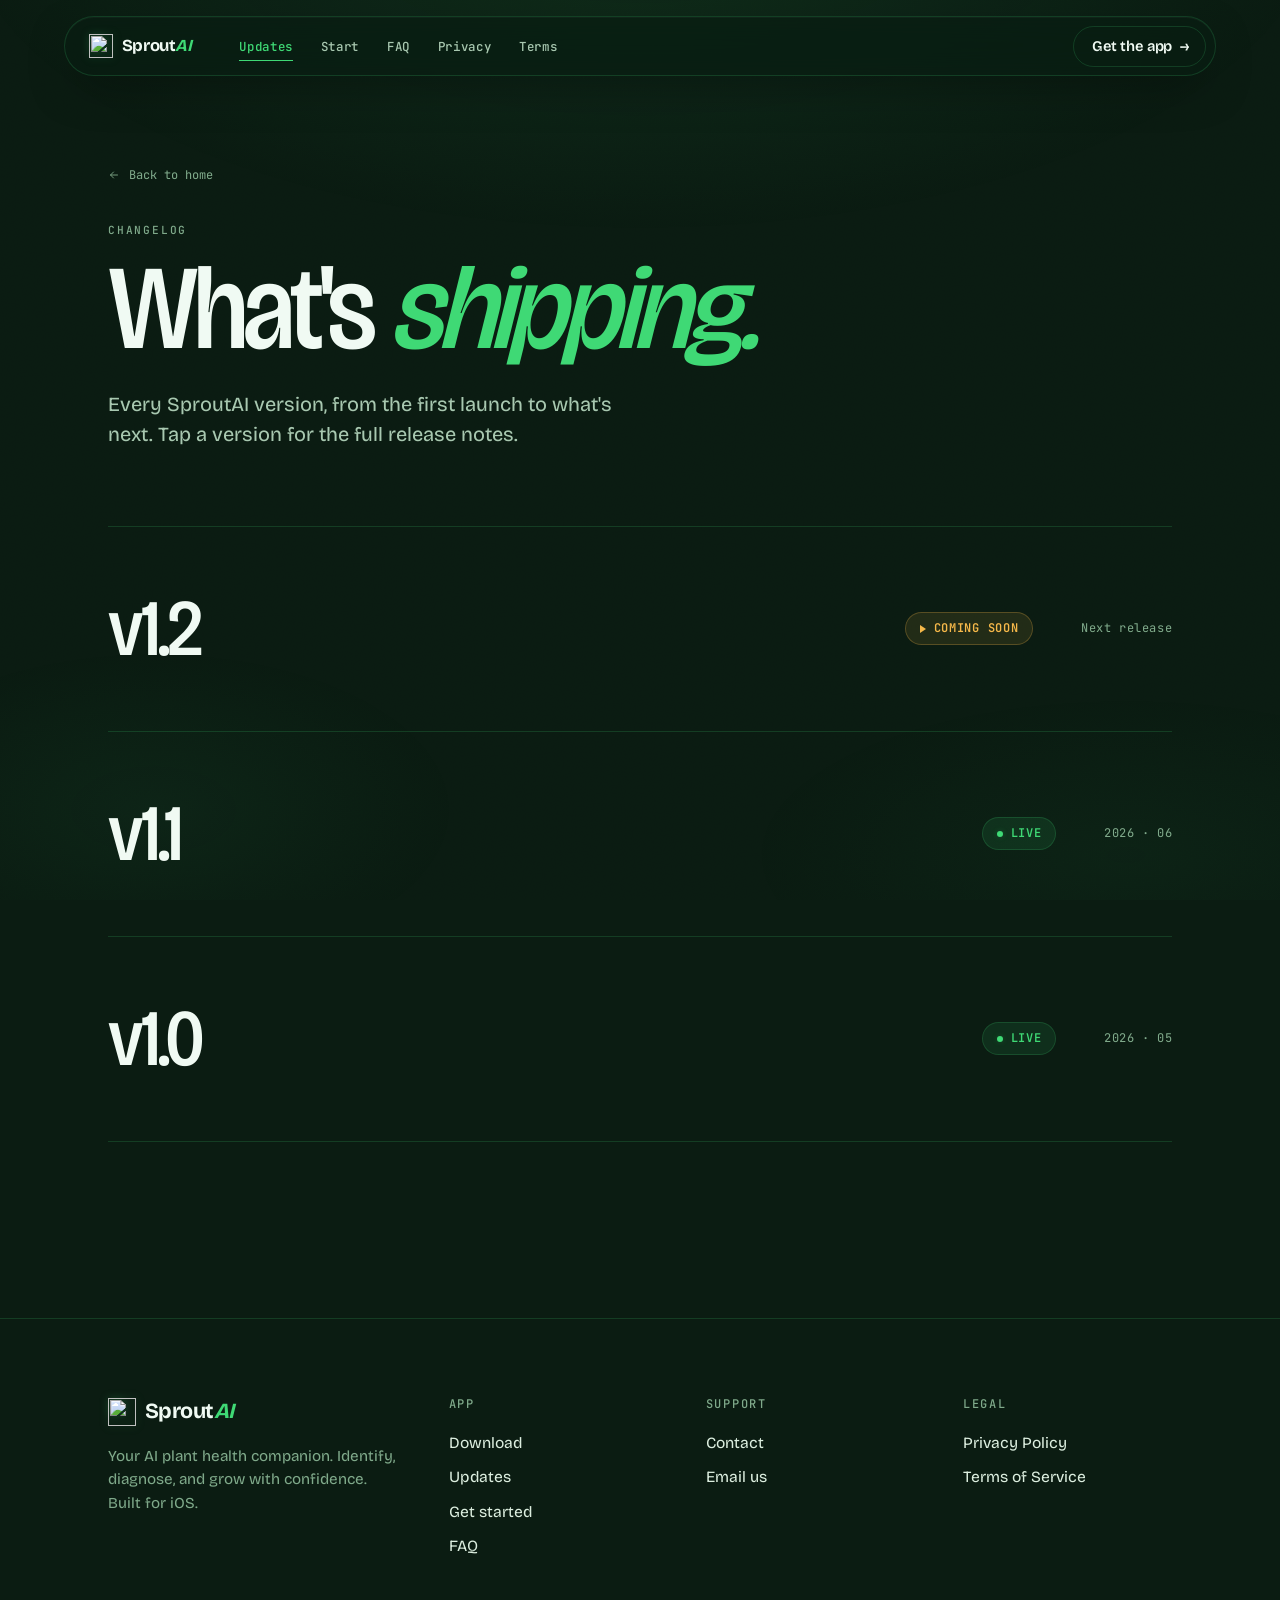
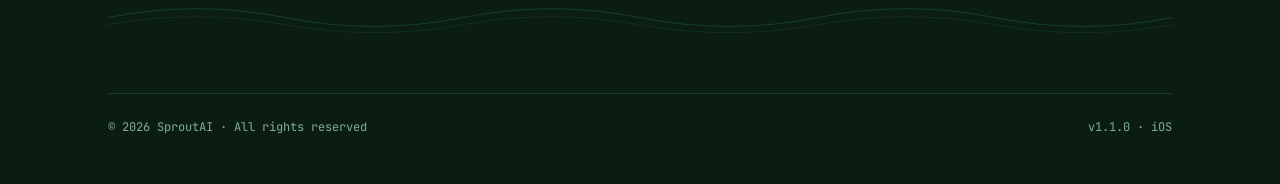
==== commit 84f2a7a2: "Complete SproutAI rebrand - wordmark, headline, copy - Fix split wordmark Plant->Sprout in nav+foote" ====
--- a/updates/index.html
+++ b/updates/index.html
@@ -32,7 +32,7 @@
     <nav class="nav" aria-label="Primary">
       <a class="nav-brand" href="../" aria-label="SproutAI home">
         <img class="mark" src="../assets/logo.png" alt="" width="22" height="22" decoding="async" />
-        <span>Plant<em>AI</em></span>
+        <span>Sprout<em>AI</em></span>
       </a>
       <ul class="nav-links">
         <li><a href="./" aria-current="page">Updates</a></li>
@@ -127,7 +127,7 @@
         <div class="footer-brand">
           <a class="nav-brand" href="../" aria-label="SproutAI home">
             <img class="mark" src="../assets/logo.png" alt="" width="22" height="22" decoding="async" />
-            <span>Plant<em>AI</em></span>
+            <span>Sprout<em>AI</em></span>
           </a>
           <p>Your AI plant health companion. Identify, diagnose, and grow with confidence. Built for iOS.</p>
         </div>
